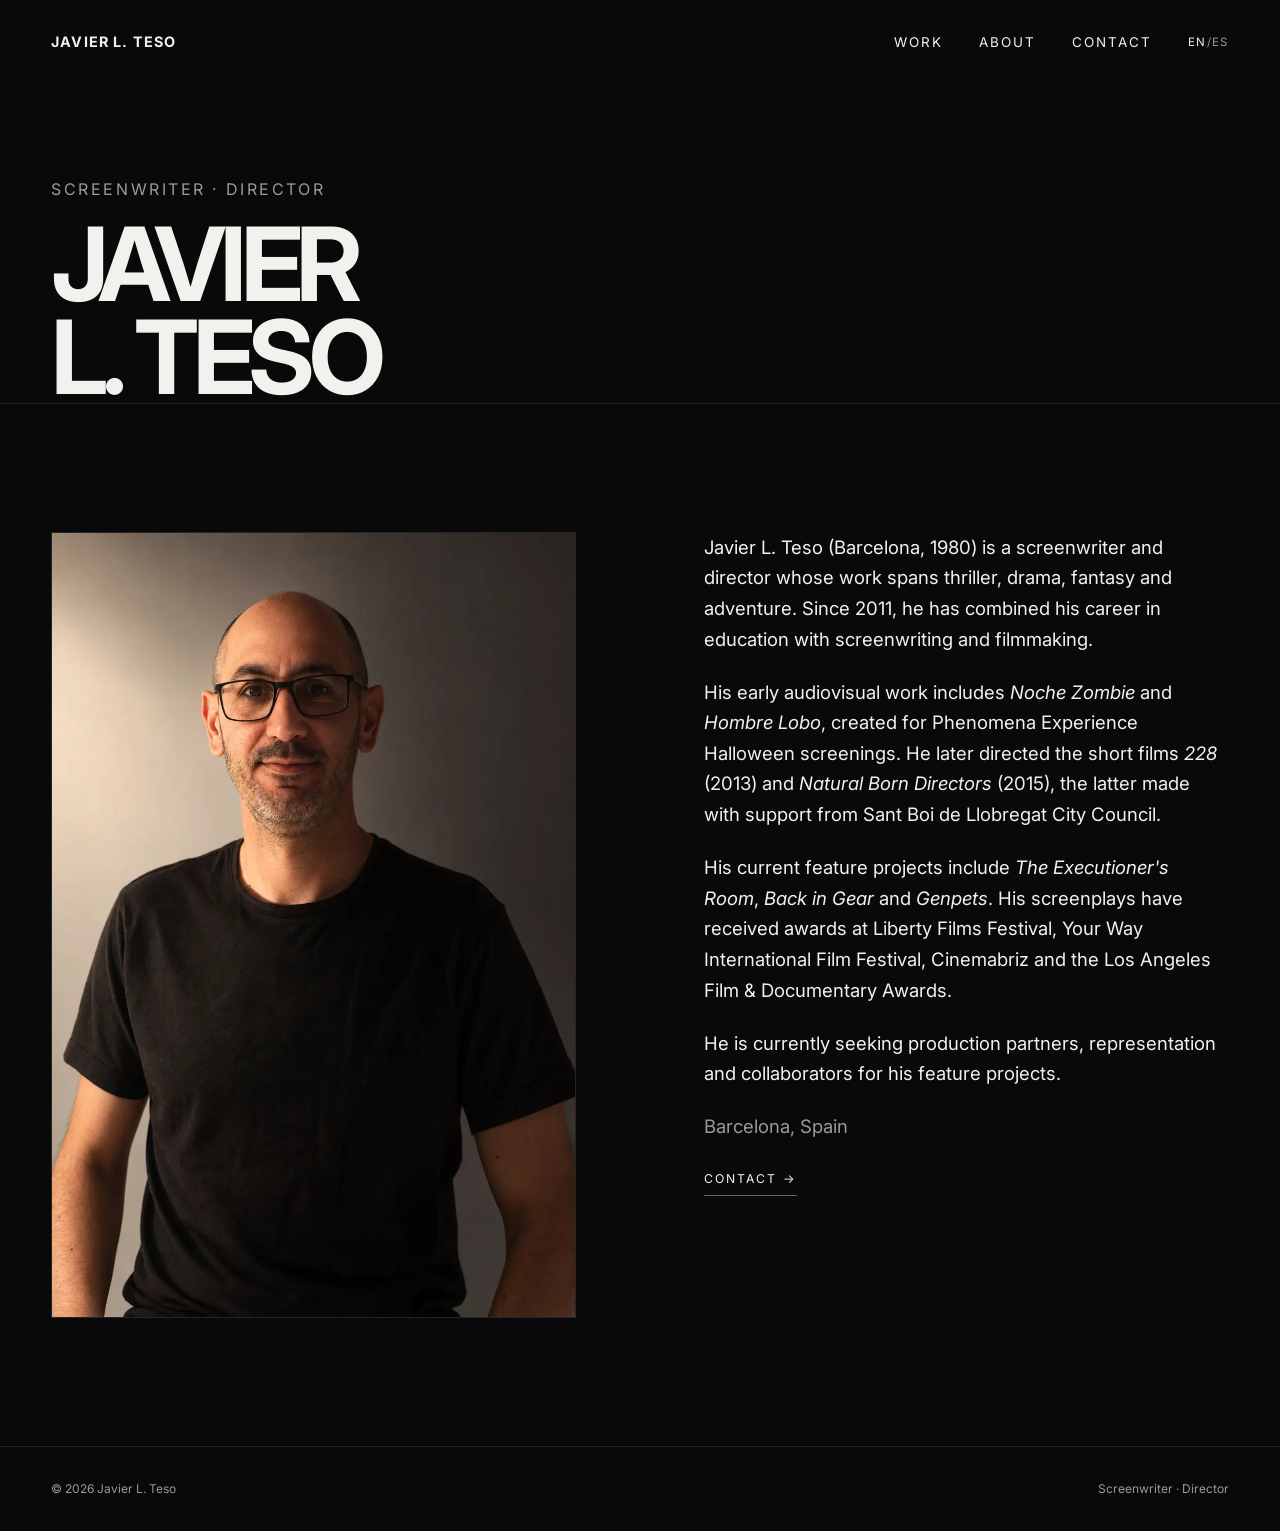
==== about/index.html @ b7c3820b "Publish Javier L. Teso portfolio for javierteso.com" ====
<!doctype html>
<html lang="en">
<head>
<meta charset="utf-8">
<meta name="viewport" content="width=device-width,initial-scale=1">
<title>About — Javier L. Teso</title>
<meta name="description" content="About Barcelona-based screenwriter and director Javier L. Teso.">
<meta property="og:title" content="About — Javier L. Teso">
<meta property="og:description" content="Screenwriter and director developing character-driven feature films.">
<meta property="og:type" content="profile">
<meta property="og:url" content="https://javierteso.com/about/">
<meta property="og:image" content="https://javierteso.com/assets/javier-profile.webp">
<link rel="canonical" href="https://javierteso.com/about/">
<meta name="twitter:card" content="summary_large_image">
<link rel="icon" type="image/svg+xml" href="/favicon.svg?v=2">
<link rel="stylesheet" href="/styles.css">
</head>
<body data-page="about">
<header class="site-header">
<nav class="nav shell" aria-label="Main navigation" data-i18n-aria="nav.label">
<a class="brand" href="/">JAVIER L. TESO</a>
<button class="menu-button" aria-label="Open menu" data-i18n-aria="nav.open" aria-expanded="false">
<span>
</span>
<span>
</span>
</button>
<div class="nav-links">
<a href="/#work" data-i18n="nav.work">WORK</a>
<a href="/about/" data-i18n="nav.about">ABOUT</a>
<a href="/contact/" data-i18n="nav.contact">CONTACT</a>
</div>
<button class="language-toggle" type="button" aria-label="Switch to Spanish" data-i18n-aria="language.switch"><span class="lang-en">EN</span><span aria-hidden="true">/</span><span class="lang-es">ES</span></button>
</nav>
</header>
<main class="about-page">
<section class="shell about-heading">
<p data-i18n="general.role">SCREENWRITER · DIRECTOR</p>
<h1>JAVIER<br>L. TESO</h1>
</section>
<section class="section shell">
<div class="split">
<div class="about-photo">
<img width="1024" height="1536" loading="lazy" decoding="async" src="/assets/javier-profile.webp" alt="Portrait of screenwriter and director Javier L. Teso." data-i18n-alt="alt.about.profile">
</div>
<div class="bio">
<div data-i18n-html="about.bio"><p>Javier L. Teso (Barcelona, 1980) is a screenwriter and director whose work spans thriller, drama, fantasy and adventure. Since 2011, he has combined his career in education with screenwriting and filmmaking.</p><p>His early audiovisual work includes <em>Noche Zombie</em> and <em>Hombre Lobo</em>, created for Phenomena Experience Halloween screenings. He later directed the short films <em>228</em> (2013) and <em>Natural Born Directors</em> (2015), the latter made with support from Sant Boi de Llobregat City Council.</p><p>His current feature projects include <em>The Executioner's Room</em>, <em>Back in Gear</em> and <em>Genpets</em>. His screenplays have received awards at Liberty Films Festival, Your Way International Film Festival, Cinemabriz and the Los Angeles Film &amp; Documentary Awards.</p><p>He is currently seeking production partners, representation and collaborators for his feature projects.</p><p class="meta">Barcelona, Spain</p></div>
<a class="text-link" href="/contact/" data-i18n="general.contactLink">CONTACT →</a>
</div>
</div>
</section>
</main>
<footer class="footer">
<div class="shell">
<span>© 2026 Javier L. Teso</span>
<span data-i18n="general.roleTitle">Screenwriter · Director</span>
</div>
</footer>
<script src="/site.js">
</script>
</body>
</html>
---- styles.css ----
@import url('https://fonts.googleapis.com/css2?family=Inter:wght@400;500;600;700&display=swap');
:root{--bg:#090909;--fg:#f2f1ed;--muted:#9a9a9a;--line:#252525;--max:1440px;--pad:clamp(1.25rem,4vw,4.5rem)}
*{box-sizing:border-box}html{scroll-behavior:smooth;background:var(--bg)}body{margin:0;background:var(--bg);color:var(--fg);font-family:Inter,ui-sans-serif,system-ui,-apple-system,BlinkMacSystemFont,"Segoe UI",sans-serif;font-size:16px;line-height:1.65;-webkit-font-smoothing:antialiased}a{color:inherit;text-decoration:none}img{display:block;width:100%;height:auto}button{font:inherit}.shell{width:min(100%,var(--max));margin:0 auto;padding-inline:var(--pad)}
.site-header{position:fixed;inset:0 0 auto;z-index:50;transition:background .5s,backdrop-filter .5s,border-color .5s;border-bottom:1px solid transparent}.site-header.scrolled,.site-header.menu-open{background:rgba(9,9,9,.9);backdrop-filter:blur(10px);border-color:var(--line)}.nav{height:5.25rem;display:flex;align-items:center;justify-content:space-between}.brand{font-size:.9rem;font-weight:700;letter-spacing:.08em}.nav-links{display:flex;gap:2.25rem;font-size:.76rem;letter-spacing:.15em}.nav-links a,.text-link{transition:color .25s}.nav-links a:hover,.nav-links a:focus-visible,.text-link:hover,.text-link:focus-visible{color:#fff}.menu-button{display:none;border:0;background:none;color:var(--fg);width:2.75rem;height:2.75rem;padding:0;cursor:pointer}.menu-button span{display:block;width:1.35rem;height:1px;background:currentColor;margin:.35rem auto;transition:transform .3s,opacity .3s}.menu-button[aria-expanded="true"] span:first-child{transform:translateY(.175rem) rotate(45deg)}.menu-button[aria-expanded="true"] span:last-child{transform:translateY(-.175rem) rotate(-45deg)}
.nav-links{margin-left:auto}.language-toggle{border:0;background:none;color:var(--muted);padding:0;margin-left:2.25rem;cursor:pointer;font-size:.72rem;letter-spacing:.12em}.language-toggle span{transition:color .2s}.language-toggle .lang-en,html[lang="es"] .language-toggle .lang-es{color:var(--fg)}html[lang="es"] .language-toggle .lang-en{color:var(--muted)}.language-toggle:focus-visible{outline:1px solid var(--fg);outline-offset:.4rem}
.home-hero{min-height:96svh;display:flex;align-items:center;padding-top:5rem}.home-hero h1{font-size:clamp(3rem,8vw,8.2rem);line-height:.9;letter-spacing:-.065em;margin:0;max-width:11ch}.role{margin:1.8rem 0 .4rem;font-size:.82rem;letter-spacing:.18em}.hero-statement{font-size:clamp(1.15rem,2vw,1.65rem);color:var(--muted);max-width:38rem;margin:0}.scroll-mark{position:absolute;bottom:2rem;font-size:.67rem;color:var(--muted);letter-spacing:.2em;writing-mode:vertical-rl}
.section{padding-block:clamp(5rem,10vw,9rem);border-top:1px solid var(--line)}.eyebrow{font-size:.72rem;letter-spacing:.2em;text-transform:uppercase;color:var(--muted);margin:0 0 2rem}.work{padding-top:3rem}.project-block{display:grid;grid-template-columns:minmax(0,1.7fr) minmax(17rem,.7fr);gap:clamp(2rem,5vw,6rem);align-items:end;padding-block:clamp(3rem,7vw,7rem);border-top:1px solid var(--line)}.project-block:first-of-type{border-top:0}.project-image{overflow:hidden;background:#111}.project-image img{aspect-ratio:16/9;object-fit:cover;transition:transform .7s ease}.project-block:hover .project-image img{transform:scale(1.015)}.count{font-size:.72rem;color:var(--muted);letter-spacing:.18em}.project-copy h2{font-size:clamp(2rem,4vw,4.3rem);line-height:.96;letter-spacing:-.045em;margin:1rem 0}.meta{color:var(--muted);font-size:.9rem}.tagline{font-size:clamp(1.05rem,1.7vw,1.35rem);max-width:25rem;margin:1.6rem 0 2rem}.text-link{display:inline-block;font-size:.76rem;letter-spacing:.17em;border-bottom:1px solid #666;padding-bottom:.35rem}.split{display:grid;grid-template-columns:1fr 1fr;gap:clamp(3rem,10vw,10rem);align-items:start}.split h2,.contact-banner h2{font-size:clamp(2.7rem,6vw,6.5rem);line-height:.92;letter-spacing:-.055em;margin:0}.lead{font-size:clamp(1.2rem,2vw,1.65rem);line-height:1.45;max-width:38rem;margin:0 0 2rem}.recognition-grid{display:grid;grid-template-columns:repeat(2,1fr);gap:4rem}.recognition h3{font-size:1.25rem;margin:0 0 2rem}.award{border-top:1px solid var(--line);padding:1.25rem 0}.award p{margin:0}.award span{color:var(--muted);font-size:.86rem}.contact-banner{display:flex;justify-content:space-between;align-items:end;gap:3rem}.contact-copy{max-width:34rem}.contact-copy p{color:var(--muted);margin:1.5rem 0 2rem}.signature{margin-top:4rem;font-size:.85rem}.signature span{display:block;color:var(--muted)}
.project-hero{min-height:100svh;display:flex;flex-direction:column;justify-content:flex-end;padding-top:8rem}.project-hero-image{width:100%;height:min(59vw,72vh);min-height:28rem;object-fit:cover}.project-title{padding-block:clamp(2rem,4vw,4rem);display:grid;grid-template-columns:1.5fr .7fr;gap:2rem;align-items:end}.project-title h1{font-size:clamp(2.8rem,7vw,7.5rem);line-height:.88;letter-spacing:-.06em;margin:0}.project-title .tagline{margin:1rem 0 0}.content-grid{display:grid;grid-template-columns:minmax(10rem,.55fr) minmax(0,1.45fr);gap:clamp(3rem,9vw,9rem)}.prose{max-width:48rem}.prose p{font-size:clamp(1.05rem,1.5vw,1.25rem);margin:0 0 1.5rem}.logline{font-size:clamp(1.65rem,3vw,3rem)!important;line-height:1.3;letter-spacing:-.025em}.rules{display:grid;grid-template-columns:1fr 1fr;gap:1px;background:var(--line)}.rule{background:var(--bg);padding:clamp(2rem,5vw,5rem)}.rule strong{display:block;font-size:clamp(2rem,4vw,4.5rem);line-height:1;letter-spacing:-.04em;margin-top:3rem}.rule span{color:var(--muted);font-size:.8rem}.gallery{display:grid;grid-template-columns:repeat(12,1fr);gap:clamp(.8rem,2vw,2rem)}.gallery figure{margin:0;grid-column:span 7}.gallery figure:nth-child(even){grid-column:6/span 7}.gallery img{aspect-ratio:16/9;object-fit:cover}.gallery figure.portraitish img{aspect-ratio:3/2}.big-statement{font-size:clamp(2.8rem,7vw,7rem);line-height:.98;letter-spacing:-.055em;margin:0;max-width:11ch}.characters{display:grid;grid-template-columns:repeat(4,1fr);gap:1px;background:var(--line)}.character{background:var(--bg);padding:2rem}.character h3{font-size:1.4rem;margin:0 0 .5rem}.character p{color:var(--muted);margin:0}.status{display:flex;justify-content:space-between;gap:3rem;align-items:end}.status p{max-width:38rem;font-size:1.15rem}.cta-email{font-size:clamp(1.6rem,4vw,4rem);line-height:1.1;border-bottom:1px solid currentColor;padding-bottom:.2rem}.about-photo{min-height:34rem;border:1px solid var(--line);overflow:hidden;background:#0d0d0d}.about-page{padding-top:10rem}.about-heading h1{font-size:clamp(3.2rem,8vw,8rem);line-height:.9;letter-spacing:-.06em;margin:0}.about-heading p{color:var(--muted);letter-spacing:.16em}.bio p{font-size:clamp(1.05rem,1.45vw,1.22rem);margin:0 0 1.4rem}.contact-page{min-height:100svh;display:flex;align-items:center;padding-top:8rem}.contact-page h1{font-size:clamp(4rem,11vw,11rem);line-height:.8;letter-spacing:-.07em;margin:0 0 4rem}.contact-details{display:grid;grid-template-columns:1fr 1fr;gap:4rem}.contact-details p{margin:0;color:var(--muted)}.email-big{font-size:clamp(1.5rem,3.8vw,3.8rem);border-bottom:1px solid currentColor;word-break:break-word}.footer{border-top:1px solid var(--line);padding:2rem 0;color:var(--muted);font-size:.75rem}.footer .shell{display:flex;justify-content:space-between;gap:2rem}
.reveal{opacity:0;transform:translateY(12px);transition:opacity .6s ease,transform .6s ease}.reveal.visible{opacity:1;transform:none}
@media(max-width:800px){.nav{height:4.5rem}.nav-links{position:absolute;top:4.5rem;left:0;right:0;display:none;flex-direction:column;padding:2rem var(--pad) 2.5rem;background:rgba(9,9,9,.97);border-top:1px solid var(--line);gap:1.4rem}.nav-links.open{display:flex}.menu-button{display:block}.home-hero{min-height:92svh}.scroll-mark{display:none}.project-block{grid-template-columns:1fr}.project-copy{padding-right:1rem}.split,.recognition-grid,.project-title,.content-grid,.contact-details{grid-template-columns:1fr}.contact-banner,.status{align-items:flex-start;flex-direction:column}.project-hero{min-height:auto}.project-hero-image{height:60svh;min-height:24rem}.project-title{padding-bottom:4rem}.rules{grid-template-columns:1fr}.gallery{display:block}.gallery figure{margin-bottom:1rem}.characters{grid-template-columns:1fr 1fr}.about-photo{min-height:26rem;order:-1}.contact-page{padding-block:9rem 5rem}.footer .shell{flex-direction:column;gap:.5rem}}
@media(max-width:480px){.characters{grid-template-columns:1fr}.project-hero-image{height:52svh}.home-hero h1{font-size:3.55rem}.section{padding-block:4.5rem}}
@media(prefers-reduced-motion:reduce){html{scroll-behavior:auto}.reveal{opacity:1;transform:none;transition:none}.project-image img{transition:none}}

/* Final editorial refinements */
.contact-banner h2{font-size:clamp(2.7rem,5.4vw,5.5rem)}
.contact-page h1{font-size:clamp(4rem,7.4vw,7rem)}

/* Contact form */
.contact-page{align-items:flex-start;padding-block:clamp(9rem,14vw,12rem) clamp(5rem,10vw,9rem)}.contact-details{align-items:start}.contact-form{display:grid;gap:2rem}.form-field{position:relative}.form-field label{display:block;margin-bottom:.55rem;color:var(--muted);font-size:.7rem;letter-spacing:.17em;text-transform:uppercase}.form-field label span{letter-spacing:.08em}.form-field input,.form-field select,.form-field textarea{display:block;width:100%;border:0;border-bottom:1px solid #4a4a4a;border-radius:0;padding:.55rem 0 .8rem;background:transparent;color:var(--fg);font:inherit;outline:none;transition:border-color .2s}.form-field select{appearance:none;background-image:linear-gradient(45deg,transparent 50%,var(--muted) 50%),linear-gradient(135deg,var(--muted) 50%,transparent 50%);background-position:calc(100% - 10px) 50%,calc(100% - 5px) 50%;background-size:5px 5px,5px 5px;background-repeat:no-repeat;padding-right:1.5rem}.form-field select option{background:#111;color:var(--fg)}.form-field textarea{resize:vertical;min-height:9rem}.form-field input:focus,.form-field select:focus,.form-field textarea:focus{border-color:var(--fg)}.form-field [aria-invalid="true"]{border-color:#d76a6a}.field-error{display:block;min-height:1.2rem;padding-top:.35rem;color:#e58a8a;font-size:.75rem}.form-honeypot{position:absolute!important;width:1px!important;height:1px!important;overflow:hidden!important;clip:rect(1px,1px,1px,1px)!important;white-space:nowrap!important}.contact-filter{font-size:.8rem!important;line-height:1.55;color:var(--muted);max-width:42rem}.form-submit{justify-self:start;border:0;border-bottom:1px solid #666;border-radius:0;padding:0 0 .35rem;background:none;color:var(--fg);font-size:.76rem;letter-spacing:.17em;cursor:pointer}.form-submit:disabled{cursor:wait;opacity:.55}.form-status{border-top:1px solid var(--line);padding-top:1.2rem}.form-status strong,.form-status span{display:block}.form-status strong{letter-spacing:.12em}.form-status span{margin-top:.35rem;color:var(--muted)}.form-status.error{color:#e58a8a}@media(max-width:800px){.contact-details{gap:4.5rem}.contact-form{gap:1.6rem}}
.gallery figure.repair-inset{grid-column:2/span 5;max-width:487px;justify-self:start}
.gallery figure.repair-inset img{aspect-ratio:487/274}
.poster-concept{display:grid;grid-template-columns:minmax(10rem,.55fr) minmax(0,1.45fr);gap:clamp(3rem,9vw,9rem);align-items:start}
.poster-concept-frame{width:min(100%,32rem);margin:0;justify-self:start}
.poster-open{display:block;width:100%;padding:0;border:0;background:none;color:inherit;cursor:zoom-in}
.poster-open img{display:block;width:100%;height:auto;object-fit:contain;box-shadow:0 1.5rem 4rem rgba(0,0,0,.28);transition:transform .35s ease,box-shadow .35s ease}
.poster-open:hover img,.poster-open:focus-visible img{transform:translateY(-.25rem);box-shadow:0 2rem 5rem rgba(0,0,0,.42)}
.poster-open:focus-visible{outline:1px solid var(--fg);outline-offset:.5rem}
.poster-dialog{width:min(92vw,58rem);max-width:none;height:min(94vh,82rem);max-height:none;padding:0;border:0;background:transparent;color:var(--fg);overflow:visible}
.poster-dialog::backdrop{background:rgba(0,0,0,.92);backdrop-filter:blur(6px)}
.poster-expanded{display:block;width:100%;height:100%;object-fit:contain}
.poster-close{position:fixed;top:1.25rem;right:1.25rem;width:2.75rem;height:2.75rem;border:1px solid rgba(255,255,255,.45);border-radius:50%;background:rgba(0,0,0,.65);color:#fff;font:300 1.5rem/1 Arial,sans-serif;cursor:pointer;z-index:2}
.materials-section{padding-top:0}.materials-section .status{border-top:1px solid var(--line);padding-top:clamp(2rem,4vw,4rem)}
@media(max-width:800px){.gallery figure.repair-inset{max-width:487px}.poster-concept{grid-template-columns:1fr}.poster-concept-frame{width:min(100%,30rem)}}

/* Refined editorial scale */
.nav-links{font-size:.84rem}
.eyebrow{font-size:.8rem}
.project-title h1{font-size:clamp(2.85rem,6.15vw,5.75rem)}
.logline{font-size:clamp(1.55rem,2.55vw,2.375rem)!important}
.prose p{font-size:clamp(1.05rem,1.4vw,1.25rem)}
.contact-page h1{font-size:clamp(4rem,8.5vw,8.5rem)}
main:not(.home-page):not(.about-page):not(.contact-page) .section{padding-block:clamp(6.25rem,7.5vw,7rem)}
.project-block .project-copy{min-width:20rem}
.project-block:first-of-type .project-copy h2{font-size:clamp(1.9rem,3.45vw,3.85rem)}
.about-photo img{object-fit:contain;background:#090909}

/* Genpets facts — compact editorial rows */
.genpets-facts-section{padding-block:5rem!important}
.genpets-facts{border-bottom:1px solid var(--line)}
.genpets-fact{display:grid;grid-template-columns:clamp(4.5rem,8vw,7.5rem) minmax(0,1fr);align-items:center;min-height:6rem;border-top:1px solid var(--line)}
.genpets-fact span{color:var(--muted);font-size:.8rem;letter-spacing:.18em}
.genpets-fact strong{font-size:clamp(3rem,4vw,3.75rem);font-weight:600;line-height:1;letter-spacing:-.04em;white-space:nowrap}

@media(max-width:1100px){
  .genpets-fact{min-height:5.5rem}
  .genpets-fact strong{font-size:clamp(2.375rem,4.2vw,2.875rem)}
}

@media(max-width:800px){
  .language-toggle{margin-left:auto;margin-right:.4rem}
  .nav-links{font-size:.88rem}
  .eyebrow{font-size:.8rem}
  .project-title h1{font-size:clamp(2.75rem,12vw,3rem)}
  .logline{font-size:clamp(1.5rem,6.5vw,1.625rem)!important}
  .prose p{font-size:1.0625rem}
  main:not(.home-page):not(.about-page):not(.contact-page) .section{padding-block:clamp(4.5rem,12vw,5.5rem)}
  .project-block .project-copy{min-width:0}
  .genpets-facts-section{padding-block:4.5rem!important}
  .genpets-fact{grid-template-columns:3.25rem minmax(0,1fr);min-height:4.75rem}
  .genpets-fact strong{font-size:clamp(1.75rem,7.5vw,2.125rem);white-space:normal}
}

.contact-banner h2{font-size:clamp(2.7rem,5.4vw,5.5rem)}
.contact-page h1{font-size:clamp(4rem,7.4vw,7rem)}
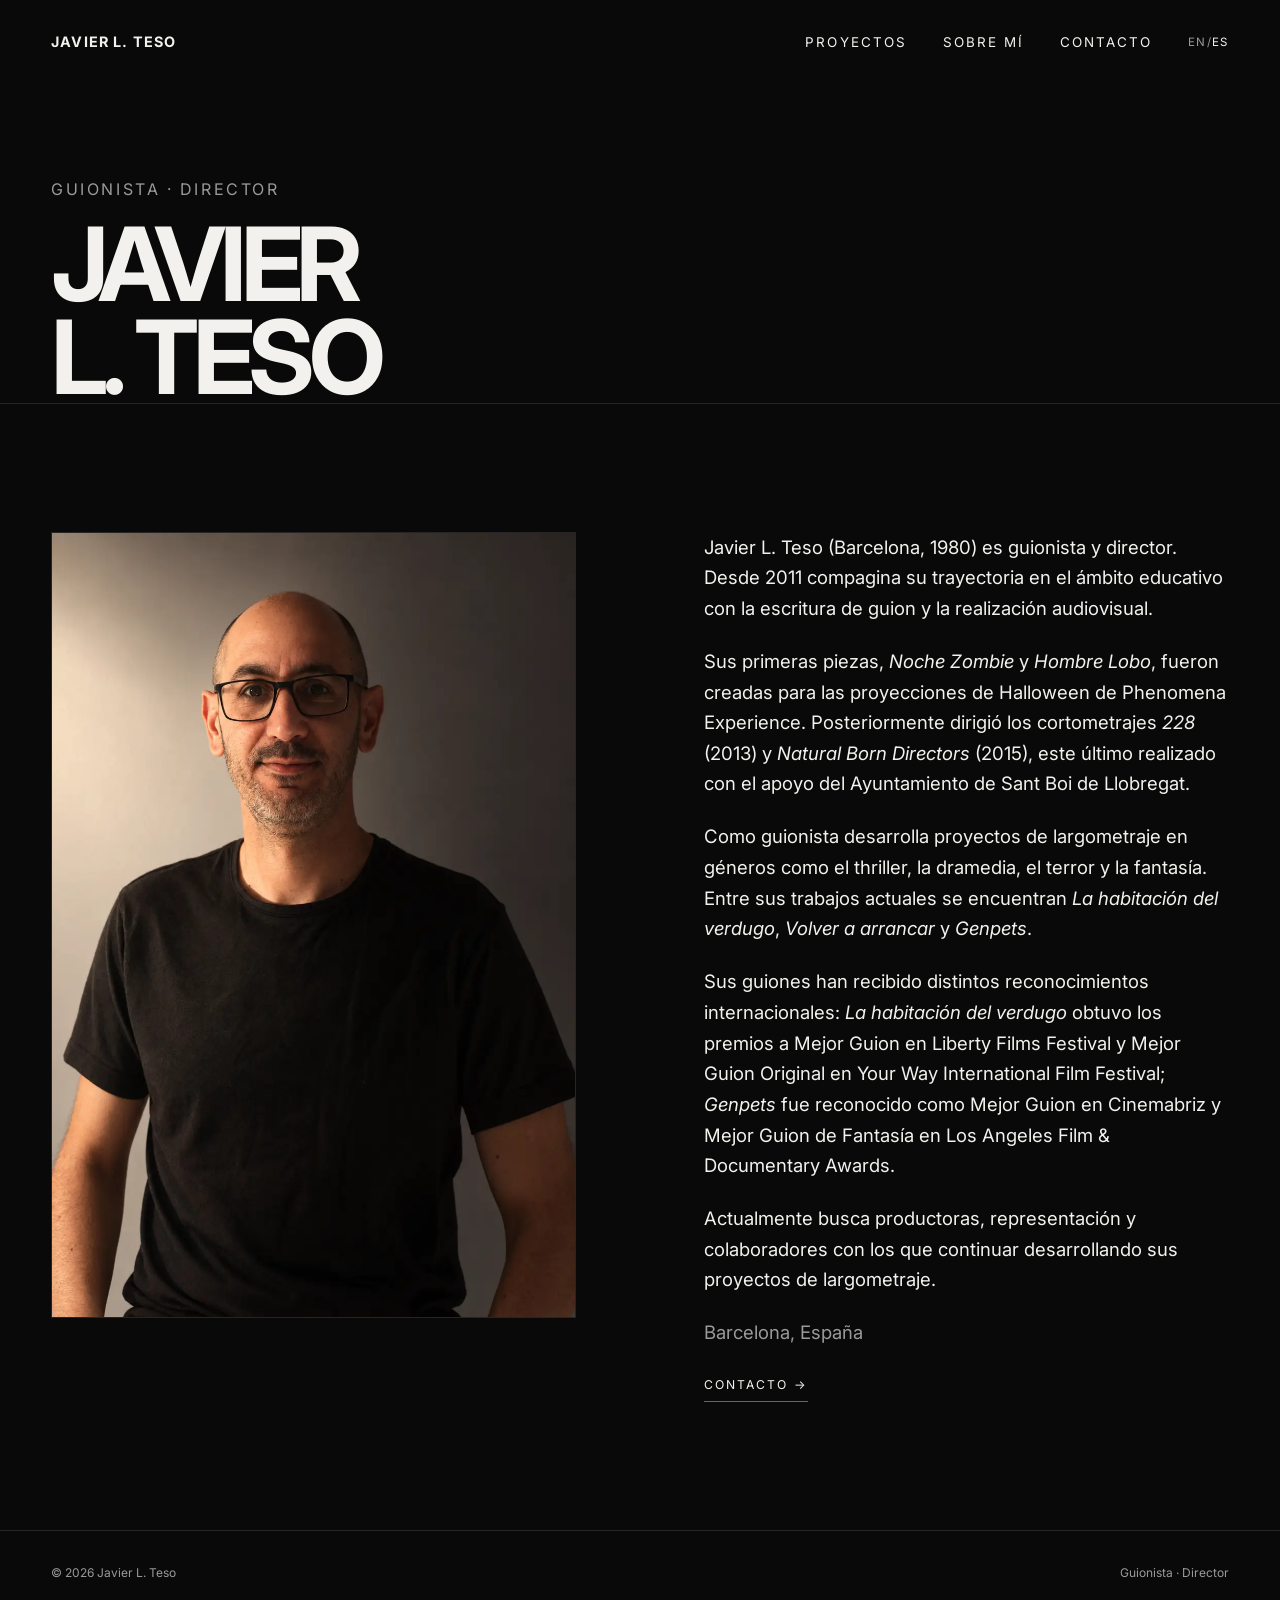
==== commit 14d72c25: "Update biography with Rockstar television series" ====
--- a/about/index.html
+++ b/about/index.html
@@ -44,7 +44,7 @@
 <img width="1024" height="1536" loading="lazy" decoding="async" src="/assets/javier-profile.webp" alt="Portrait of screenwriter and director Javier L. Teso." data-i18n-alt="alt.about.profile">
 </div>
 <div class="bio">
-<div data-i18n-html="about.bio"><p>Javier L. Teso (Barcelona, 1980) is a screenwriter and director whose work spans thriller, drama, fantasy and adventure. Since 2011, he has combined his career in education with screenwriting and filmmaking.</p><p>His early audiovisual work includes <em>Noche Zombie</em> and <em>Hombre Lobo</em>, created for Phenomena Experience Halloween screenings. He later directed the short films <em>228</em> (2013) and <em>Natural Born Directors</em> (2015), the latter made with support from Sant Boi de Llobregat City Council.</p><p>His current feature projects include <em>The Executioner's Room</em>, <em>Back in Gear</em> and <em>Genpets</em>. His screenplays have received awards at Liberty Films Festival, Your Way International Film Festival, Cinemabriz and the Los Angeles Film &amp; Documentary Awards.</p><p>He is currently seeking production partners, representation and collaborators for his feature projects.</p><p class="meta">Barcelona, Spain</p></div>
+<div data-i18n-html="about.bio"><p>Javier L. Teso (Barcelona, 1980) is a screenwriter and director whose work spans film and television across thriller, drama, fantasy, adventure and music. Since 2011, he has combined his career in education with screenwriting and filmmaking.</p><p>His early audiovisual work includes <em>Noche Zombie</em> and <em>Hombre Lobo</em>, created for Phenomena Experience Halloween screenings. He later directed the short films <em>228</em> (2013) and <em>Natural Born Directors</em> (2015), the latter made with support from Sant Boi de Llobregat City Council.</p><p>His current projects include the feature films <em>The Executioner's Room</em>, <em>Back in Gear</em> and <em>Genpets</em>, and the television series <em>Rockstar</em>. His screenplays have received awards and honorable mentions at Liberty Films Festival, Your Way International Film Festival, Cinemabriz, the Los Angeles Film &amp; Documentary Awards and The Macoproject Film Festival.</p><p>He is currently seeking production partners, representation and collaborators for his film and television projects.</p><p class="meta">Barcelona, Spain</p></div>
 <a class="text-link" href="/contact/" data-i18n="general.contactLink">CONTACT →</a>
 </div>
 </div>
